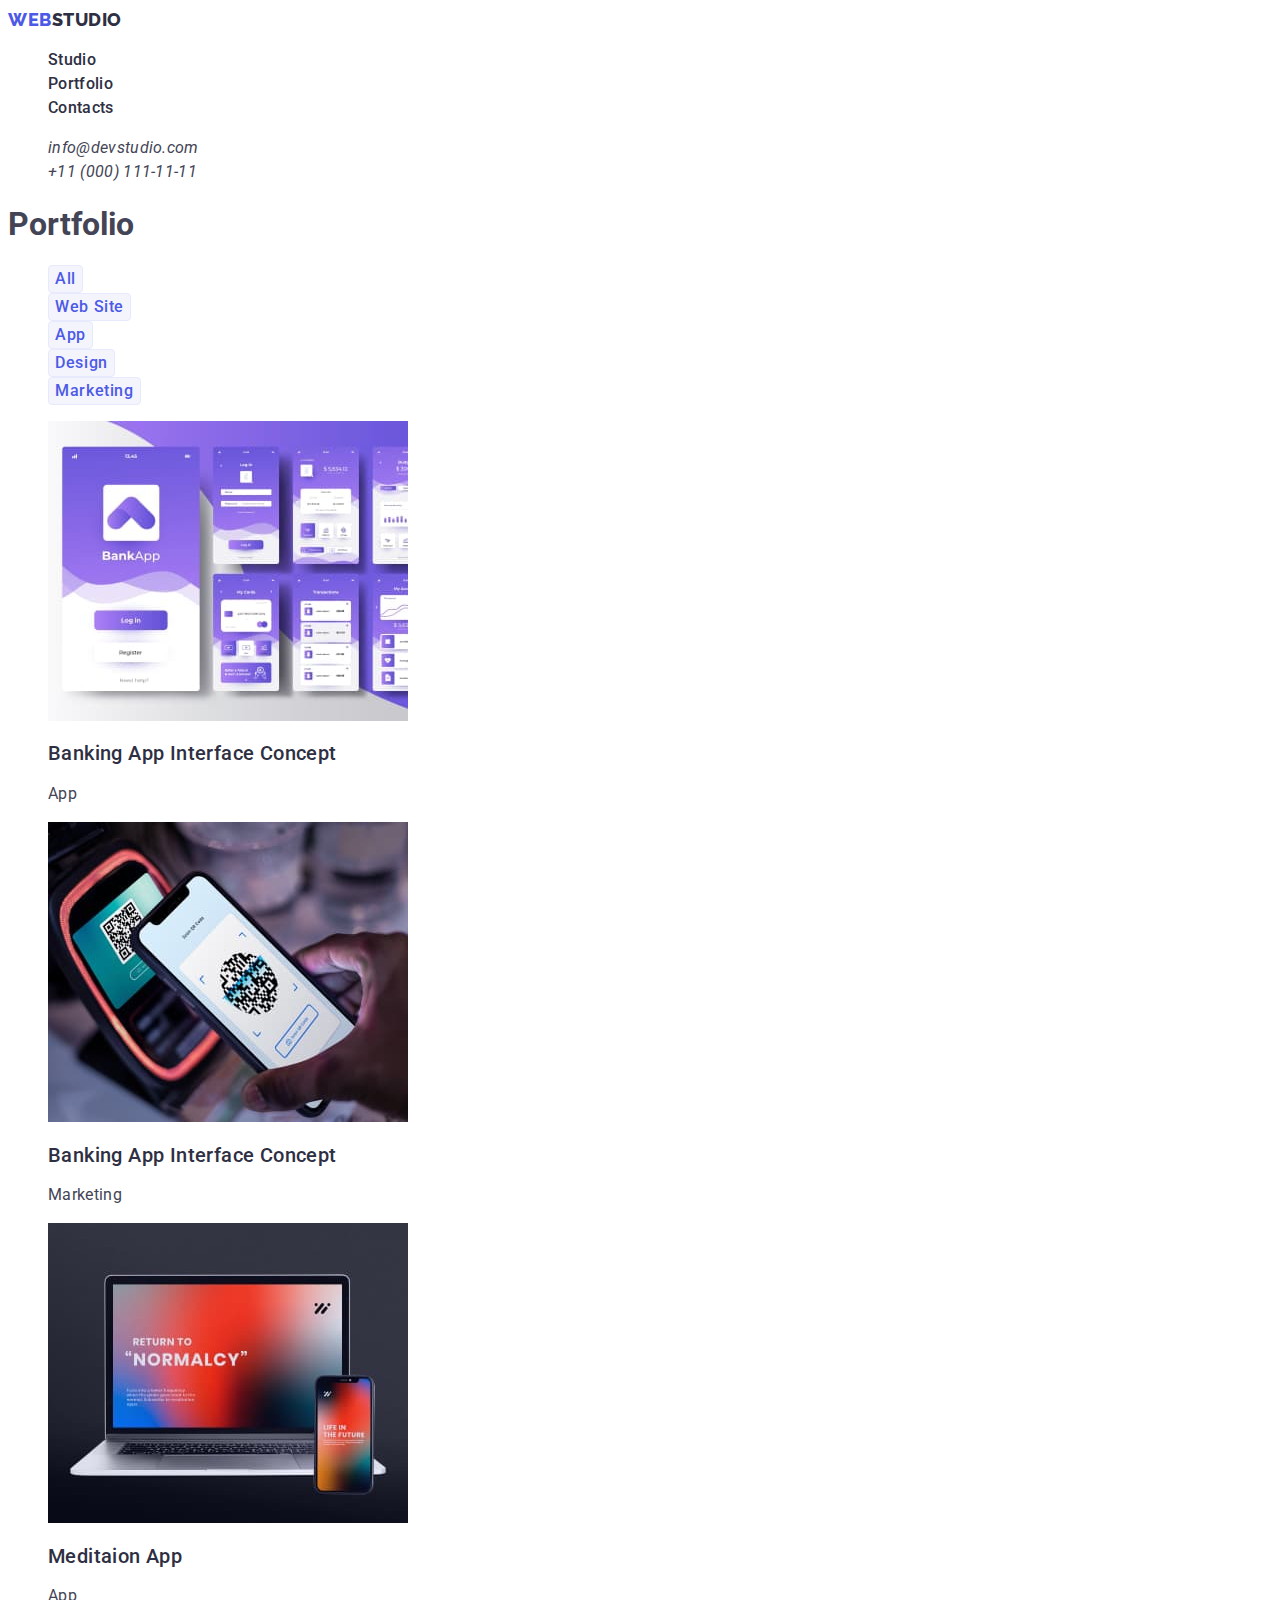
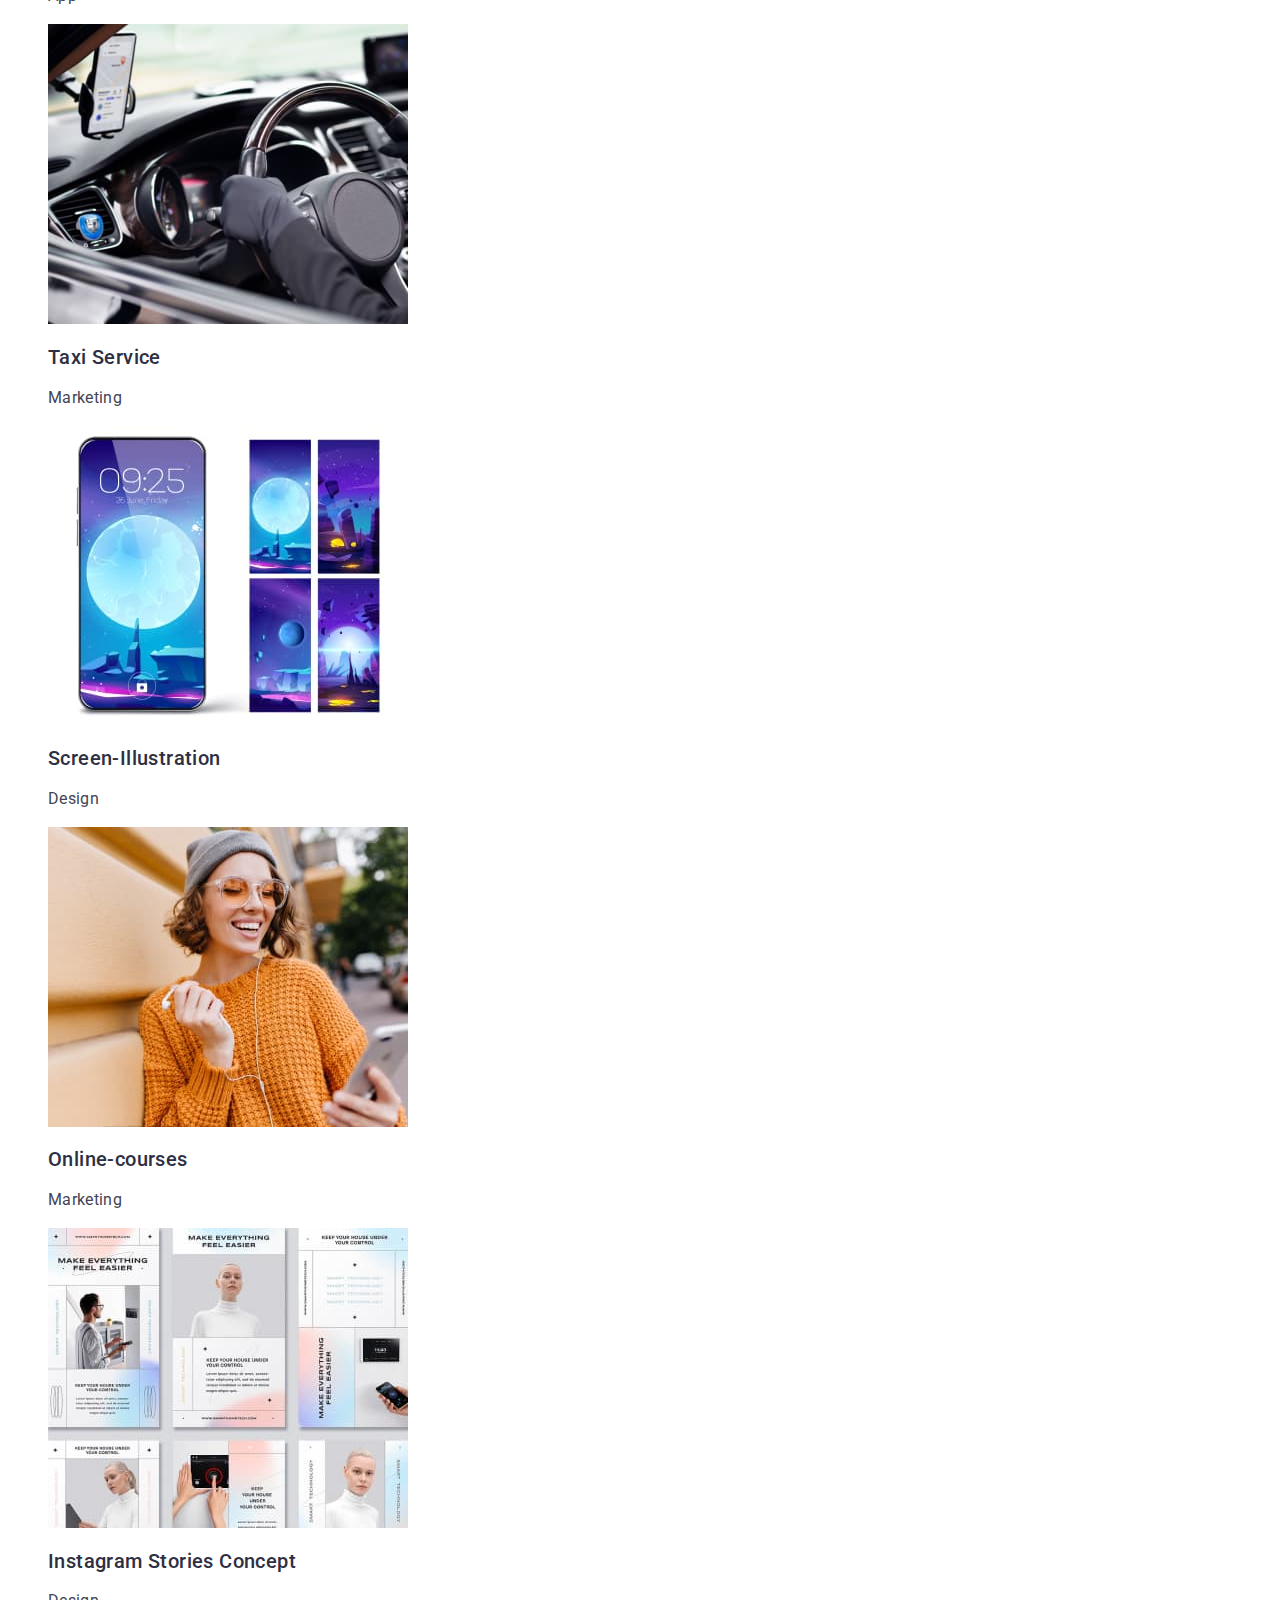
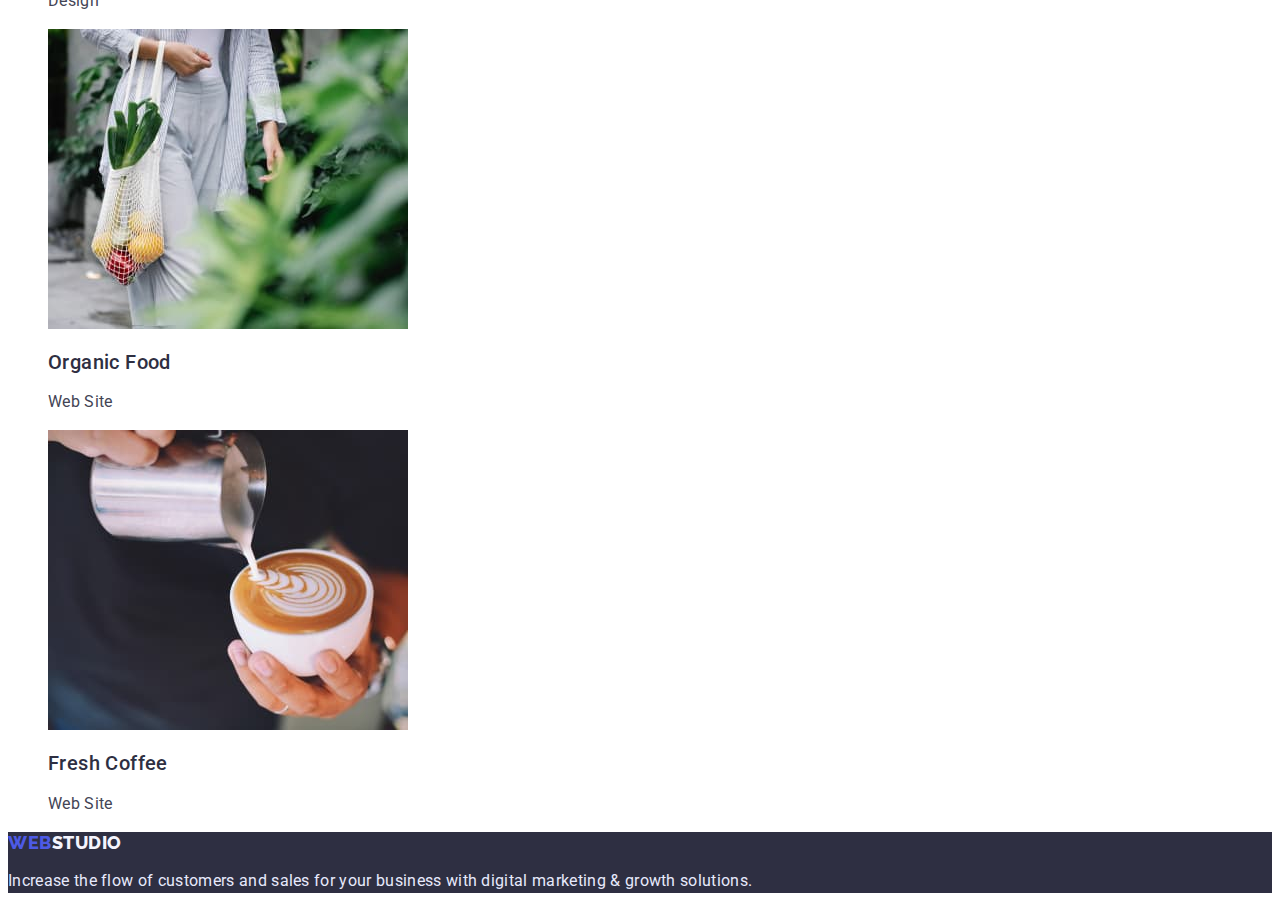
==== portfolio.html @ 527a89b9 "3" ====
<!DOCTYPE html>
<html lang="en">
  <head>
    <meta charset="UTF-8" />
    <meta http-equiv="X-UA-Compatible" content="IE=edge" />
    <meta name="viewport" content="width=device-width, initial-scale=1.0" />
    <title>Portfolio</title>
    <!-- Подключаем шрифты -->
    <link rel="preconnect" href="https://fonts.googleapis.com" />
    <link rel="preconnect" href="https://fonts.gstatic.com" crossorigin />
    <link
      href="https://fonts.googleapis.com/css2?family=Raleway:wght@800&family=Roboto:wght@400;500;700;900&display=swap"
      rel="stylesheet"
    />
    <!-- подключаем стили -->
    <link rel="stylesheet" href="./css/styles.css" />
  </head>

  <body>
    <!-- header -->
    <header class="header">
      <nav class="header-navigation">
        <a href="./index.html" class="header-logo link"
          ><span class="header-span">WEB</span>STUDIO</a
        >
        <ul class="header-list list">
          <li class="header-item">
            <a href="./index.html" class="header-link link">Studio</a>
          </li>
          <li class="header-item">
            <a href="./portfolio.html" class="header-link link">Portfolio</a>
          </li>
          <li class="header-item">
            <a href="./contacts.html" class="header-link link">Contacts</a>
          </li>
        </ul>
      </nav>
      <address class="header-address">
        <ul class="header-address-list list">
          <li class="header-address-item">
            <a href="mailto:info@devstudio.com" class="header-mail link"
              >info@devstudio.com</a
            >
          </li>

          <li class="header-address-item">
            <a href="tel:+110001111111" class="header-tel link"
              >+11 (000) 111-11-11</a
            >
          </li>
        </ul>
      </address>
    </header>
    <!-- main -->
    <main class="main">
      <h1 class="main-title">Portfolio</h1>
      <!-- Secton 1 -->
      <section class="filter">
        <h2 class="visually-hidden">Filter</h2>
        <ul class="filter-list list">
          <li class="filter-item">
            <button type="button" class="filter-btn">All</button>
          </li>
          <li class="filter-item">
            <button type="button" class="filter-btn">Web Site</button>
          </li>
          <li class="filter-item">
            <button type="button" class="filter-btn">App</button>
          </li>
          <li class="filter-item">
            <button type="button" class="filter-btn">Design</button>
          </li>
          <li class="filter-item">
            <button type="button" class="filter-btn">Marketing</button>
          </li>
        </ul>
      </section>

      <!-- Secton 2 -->
      <section class="works">
        <ul class="works-list list">
          <li class="works-item">
            <img
              src="./images/banking-app.jpg"
              alt="banking"
              width="360"
              height="300"
            />
            <h2 class="works-title">Banking App Interface Concept</h2>
            <p class="works-text">App</p>
          </li>
          <li class="works-item">
            <img
              src="./images/cashless-payment.jpg"
              alt="cashless-payment"
              width="360"
              height="300"
            />
            <h2 class="works-title">Banking App Interface Concept</h2>
            <p class="works-text">Marketing</p>
          </li>
          <li class="works-item">
            <img
              src="./images/mediation-app.jpg"
              alt="mediation-app"
              width="360"
              height="300"
            />
            <h2 class="works-title">Meditaion App</h2>
            <p class="works-text">App</p>
          </li>
          <li class="works-item">
            <img
              src="./images/taxi-service.jpg"
              alt="taxi-service"
              width="360"
              height="300"
            />
            <h2 class="works-title">Taxi Service</h2>
            <p class="works-text">Marketing</p>
          </li>
          <li class="works-item">
            <img
              src="./images/screen-illustration.jpg"
              alt="screen-illustration"
              width="360"
              height="300"
            />
            <h2 class="works-title">Screen-Illustration</h2>
            <p class="works-text">Design</p>
          </li>
          <li class="works-item">
            <img
              src="./images/online-courses.jpg"
              alt="online-courses"
              width="360"
              height="300"
            />
            <h2 class="works-title">Online-courses</h2>
            <p class="works-text">Marketing</p>
          </li>
          <li class="works-item">
            <img
              src="./images/instagram-stories.jpg"
              alt="instagram-stories"
              width="360"
              height="300"
            />
            <h2 class="works-title">Instagram Stories Concept</h2>
            <p class="works-text">Design</p>
          </li>
          <li class="works-item">
            <img
              src="./images/organic-food.jpg"
              alt="organic-food"
              width="360"
              height="300"
            />
            <h2 class="works-title">Organic Food</h2>
            <p class="works-text">Web Site</p>
          </li>
          <li class="works-item">
            <img
              src="./images/fresh-coffee.jpg"
              alt="fresh-coffee"
              width="360"
              height="300"
            />
            <h2 class="works-title">Fresh Coffee</h2>
            <p class="works-text">Web Site</p>
          </li>
        </ul>
      </section>
    </main>

    <!-- footer -->
    <footer class="footer">
      <a href="./index.html" class="footer-logo link"
        ><span class="footer-span">WEB</span> STUDIO</a
      >
      <p class="footer-text">
        Increase the flow of customers and sales for your business with digital
        marketing & growth solutions.
      </p>
    </footer>
  </body>
</html>
---- css/styles.css ----
:root {
  --main-title-color: #2e2f42;
  --btn-color: #4d5ae5;
  --main-text-color: #434455;
  --main-background-color: #ffffff;
  --secondary-background-color: #f4f4fd;
  --color-hover-focus: #404bbf;
}
body {
  font-family: "Roboto", "sans-serif";
  color: #434455;
  background-color: var(--main-background-color);
}
/* прибирає крапки зі списків */
.list {
  list-style: none;
}
/* прибирає підкреслення з елементів */
.link {
  text-decoration: none;
}
/* прибираємо заголовок */
.visually-hidden {
  position: absolute;
  width: 1px;
  height: 1px;
  margin: -1px;
  border: 0;
  padding: 0;
  white-space: nowrap;
  clip-path: inset(100%);
  clip: rect(0 0 0 0);
  overflow: hidden;
}
/* дає колір активній сторінці
.selected {
  color: var(--btn-color);
} */

/* --------------------------------------Header------------------------------------- */

/* .header {
} */
/* .header-navigation {
} */
.header-logo {
  font-family: "Raleway";
  font-weight: 800;
  font-size: 18px;
  line-height: 1.33;
  letter-spacing: 0.03em;
  text-transform: uppercase;
  color: var(--main-title-color);
}
.header-span {
  font-family: "Raleway";
  font-weight: 800;
  font-size: 18px;
  line-height: 1.33;
  letter-spacing: 0.03em;
  text-transform: uppercase;
  color: var(--btn-color);
}
/* .header-list {
} */
/* .header-item {
} */

.header-link {
  font-weight: 500;
  font-size: 16px;
  line-height: 1.5;
  letter-spacing: 0.02em;
  color: var(--main-title-color);
}
.header-link:hover,
.header-link:focus {
  color: var(--color-hover-focus);
}

/* .header-address {
} */
/* .header-address-list {
} */
/* .header-address-item {
} */
.header-mail {
  font-weight: 400;
  font-size: 16px;
  line-height: 1.5;
  letter-spacing: 0.02em;
  color: var(--main-text-color);
}
.header-mail:hover,
.header-mail:focus {
  color: var(--color-hover-focus);
}
.header-tel {
  font-weight: 400;
  font-size: 16px;
  line-height: 1.5;
  letter-spacing: 0.02em;
  color: var(--main-text-color);
}
.header-tel:hover,
.header-tel:focus {
  color: var(--color-hover-focus);
}

/* --------------------------------------Section 1 Hero------------------------------------- */

.hero {
  background-color: var(--main-title-color);
}
/* .hero-title {
} */
.order-hero-btn {
  /* inherit для font-family наслідується шрифт з батька body  */
  font-family: inherit;
  font-weight: 500;
  font-size: 16px;
  line-height: 1.5;
  display: flex;
  align-items: center;
  letter-spacing: 0.04em;

  color: var(--main-background-color);
  background-color: var(--btn-color);
  box-shadow: 0px 4px 4px rgba(0, 0, 0, 0.15);
  border-radius: 4px;
  cursor: pointer;
}
.order-hero-btn:hover,
.order-hero-btn:focus {
  color: var(--main-background-color);
  background-color: var(--color-hover-focus);
  box-shadow: 0px 4px 4px rgba(0, 0, 0, 0.15);
  border-radius: 4px;
}

/* --------------------------------------Section 2 Advantages------------------------------------- */
/* .section-advantages {
} */
.advantages-title {
  font-weight: 500;
  font-size: 20px;
  line-height: 1.2;
  letter-spacing: 0.02em;
  color: var(--main-title-color);
}
/* .advantages-list {
} */
/* .advantages-item {
} */
.advantages-text {
  font-size: 16px;
  line-height: 1.5;
  letter-spacing: 0.02em;
  color: var(--main-text-color);
}
/* --------------------------------------Section 3 WAWD------------------------------------- */
/* .section-wawd {
} */
.wawd-title {
  font-weight: 700;
  font-size: 36px;
  line-height: 1.11;
  letter-spacing: 0.02em;
  text-transform: capitalize;
  color: var(--main-title-color);
}
/* .wawd-item {
} */
/* --------------------------------------Section 4 Our Team------------------------------------- */
.section-team {
  background-color: var(--secondary-background-color);
}
.team-title {
  font-weight: 700;
  font-size: 36px;
  line-height: 1.11;
  letter-spacing: 0.02em;
  text-transform: capitalize;
  color: var(--main-title-color);
}
/* .team-item {
} */
.team-name {
  font-weight: 500;
  font-size: 20px;
  line-height: 1.2;
  letter-spacing: 0.02em;
  color: var(--main-title-color);
}
.team-profession {
  font-size: 16px;
  line-height: 1.5;
  letter-spacing: 0.02em;
  color: var(--main-text-color);
}

/* --------------------------------------Footer------------------------------------- */
.footer {
  background-color: var(--main-title-color);
}
.footer-logo {
  font-family: "Raleway";
  font-weight: 800;
  font-size: 18px;
  line-height: 1.17;
  display: flex;
  align-items: center;
  letter-spacing: 0.03em;
  text-transform: uppercase;
  color: var(--secondary-background-color);
}
.footer-span {
  font-family: "Raleway";
  font-weight: 800;
  font-size: 18px;
  line-height: 1.17;
  display: flex;
  align-items: center;
  letter-spacing: 0.03em;
  text-transform: uppercase;
  color: var(--btn-color);
}
.footer-text {
  font-size: 16px;
  line-height: 1.5;
  letter-spacing: 0.02em;
  color: #e7e9fc;
}

/* --------------------------------------Portfolio.html------------------------------------- */
/* .main {
} */
/* .main-title {
} */

/* --------------------------------------Section1 Filter------------------------------------- */

/* .filter {
} */
/* .filter-list {
} */
/* .filter-item {
} */
.filter-btn {
  font-family: inherit;
  font-weight: 500;
  font-size: 16px;
  line-height: 1.5;
  display: flex;
  align-items: center;
  text-align: center;
  letter-spacing: 0.04em;
  color: var(--btn-color);
  background-color: var(--secondary-background-color);
  border: 1px solid #e7e9fc;
  border-radius: 4px;
  cursor: pointer;
}
.filter-btn:hover,
.filter-btn:focus {
  color: var(--main-background-color);
  background-color: var(--color-hover-focus);
}

/* --------------------------------------Section2 Works------------------------------------- */

/* .works {
} */
/* .works-list {
} */
/* .works-item {
} */
.works-title {
  font-weight: 500;
  font-size: 20px;
  line-height: 1.2;
  letter-spacing: 0.02em;
  color: var(--main-title-color);
}
.works-text {
  font-weight: 400;
  font-size: 16px;
  line-height: 1.5;
  letter-spacing: 0.02em;
  color: var(--main-text-color);
}
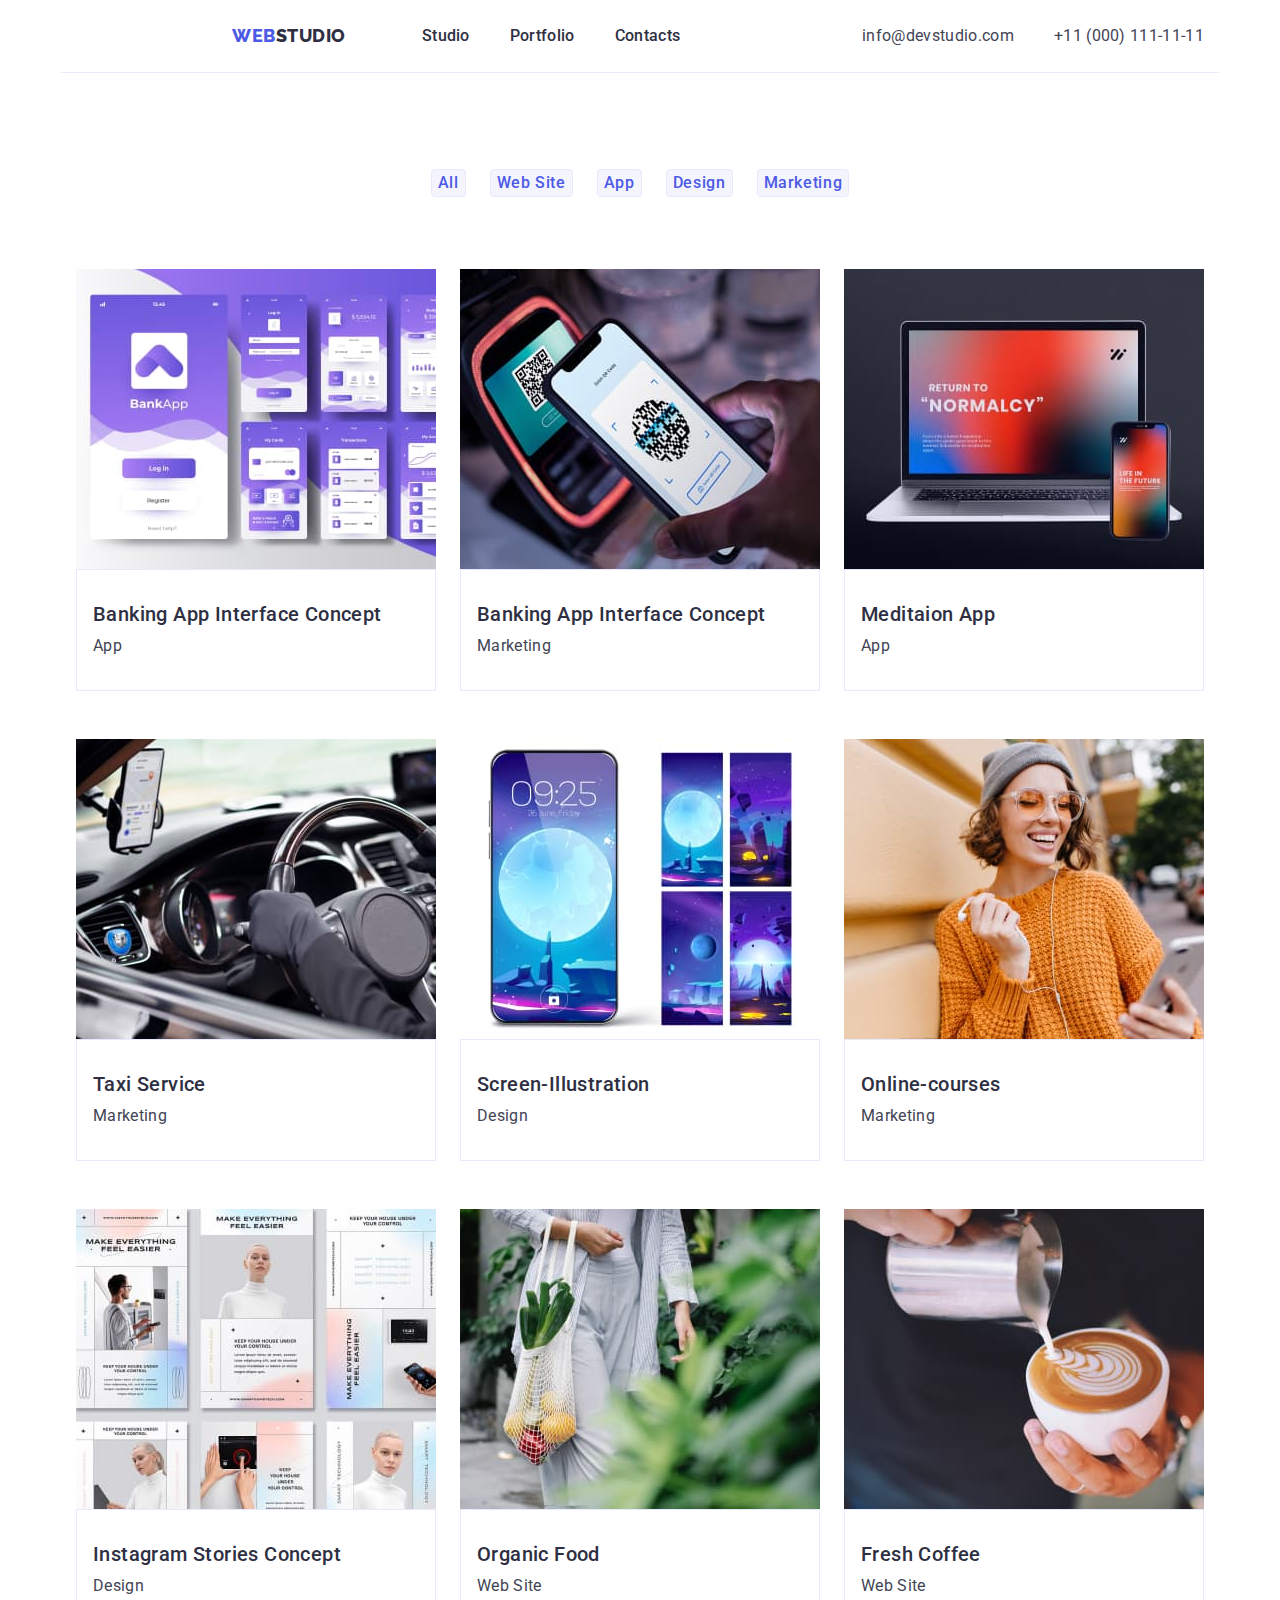
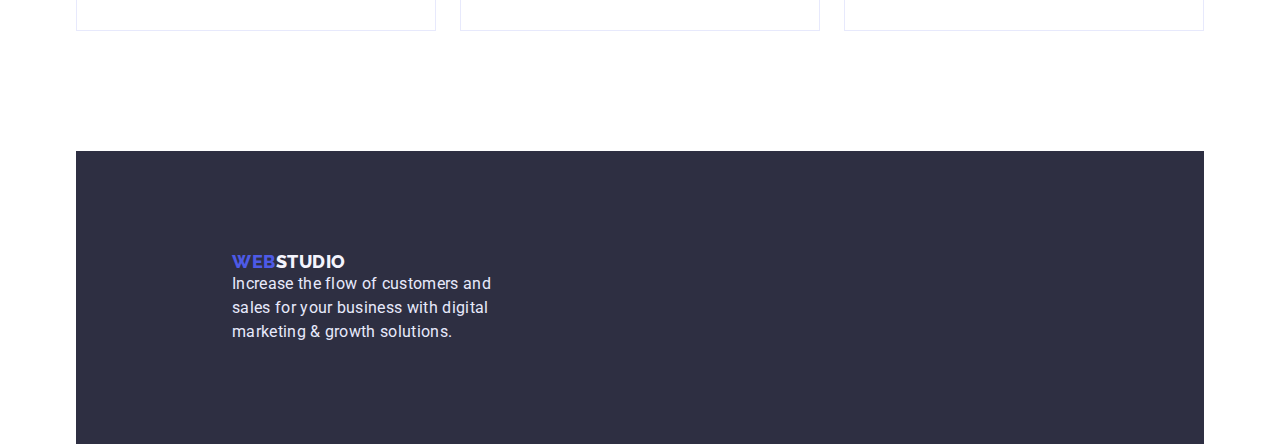
==== commit 8af1ceb0: "dz3" ====
--- a/portfolio.html
+++ b/portfolio.html
@@ -12,176 +12,218 @@
       href="https://fonts.googleapis.com/css2?family=Raleway:wght@800&family=Roboto:wght@400;500;700;900&display=swap"
       rel="stylesheet"
     />
+    <!-- Подключаем modern-normalize -->
+    <link
+      rel="stylesheet"
+      href="https://cdnjs.cloudflare.com/ajax/libs/modern-normalize/1.1.0/modern-normalize.min.css"
+    />
     <!-- подключаем стили -->
     <link rel="stylesheet" href="./css/styles.css" />
   </head>
 
   <body>
     <!-- header -->
+
     <header class="header">
-      <nav class="header-navigation">
-        <a href="./index.html" class="header-logo link"
-          ><span class="header-span">WEB</span>STUDIO</a
-        >
-        <ul class="header-list list">
-          <li class="header-item">
-            <a href="./index.html" class="header-link link">Studio</a>
-          </li>
-          <li class="header-item">
-            <a href="./portfolio.html" class="header-link link">Portfolio</a>
-          </li>
-          <li class="header-item">
-            <a href="./contacts.html" class="header-link link">Contacts</a>
-          </li>
-        </ul>
-      </nav>
-      <address class="header-address">
-        <ul class="header-address-list list">
-          <li class="header-address-item">
-            <a href="mailto:info@devstudio.com" class="header-mail link"
-              >info@devstudio.com</a
-            >
-          </li>
-
-          <li class="header-address-item">
-            <a href="tel:+110001111111" class="header-tel link"
-              >+11 (000) 111-11-11</a
-            >
-          </li>
-        </ul>
-      </address>
+      <div class="container header-container">
+        <nav class="header-navigation">
+          <a href="./index.html" class="header-logo link"
+            ><span class="header-span">WEB</span>STUDIO</a
+          >
+          <ul class="header-list list">
+            <li class="header-item">
+              <a href="./index.html" class="header-link link">Studio</a>
+            </li>
+            <li class="header-item">
+              <a href="./portfolio.html" class="header-link link">Portfolio</a>
+            </li>
+            <li class="header-item">
+              <a href="./contacts.html" class="header-link link">Contacts</a>
+            </li>
+          </ul>
+        </nav>
+        <address class="header-address">
+          <ul class="header-address-list list">
+            <li class="header-address-item">
+              <a href="mailto:info@devstudio.com" class="header-mail link"
+                >info@devstudio.com</a
+              >
+            </li>
+
+            <li class="header-address-item">
+              <a href="tel:+110001111111" class="header-tel link"
+                >+11 (000) 111-11-11</a
+              >
+            </li>
+          </ul>
+        </address>
+      </div>
     </header>
+
     <!-- main -->
+
     <main class="main">
-      <h1 class="main-title">Portfolio</h1>
+      <div class="container">
+        <h1 class="main-title visually-hidden">Portfolio</h1>
+      </div>
       <!-- Secton 1 -->
+
       <section class="filter">
-        <h2 class="visually-hidden">Filter</h2>
-        <ul class="filter-list list">
-          <li class="filter-item">
-            <button type="button" class="filter-btn">All</button>
-          </li>
-          <li class="filter-item">
-            <button type="button" class="filter-btn">Web Site</button>
-          </li>
-          <li class="filter-item">
-            <button type="button" class="filter-btn">App</button>
-          </li>
-          <li class="filter-item">
-            <button type="button" class="filter-btn">Design</button>
-          </li>
-          <li class="filter-item">
-            <button type="button" class="filter-btn">Marketing</button>
-          </li>
-        </ul>
+        <div class="container">
+          <h2 class="visually-hidden">Filter</h2>
+          <ul class="filter-list list">
+            <li class="filter-item">
+              <button type="button" class="filter-btn">All</button>
+            </li>
+            <li class="filter-item">
+              <button type="button" class="filter-btn">Web Site</button>
+            </li>
+            <li class="filter-item">
+              <button type="button" class="filter-btn">App</button>
+            </li>
+            <li class="filter-item">
+              <button type="button" class="filter-btn">Design</button>
+            </li>
+            <li class="filter-item">
+              <button type="button" class="filter-btn">Marketing</button>
+            </li>
+          </ul>
+        </div>
       </section>
 
       <!-- Secton 2 -->
+
       <section class="works">
-        <ul class="works-list list">
-          <li class="works-item">
-            <img
-              src="./images/banking-app.jpg"
-              alt="banking"
-              width="360"
-              height="300"
-            />
-            <h2 class="works-title">Banking App Interface Concept</h2>
-            <p class="works-text">App</p>
-          </li>
-          <li class="works-item">
-            <img
-              src="./images/cashless-payment.jpg"
-              alt="cashless-payment"
-              width="360"
-              height="300"
-            />
-            <h2 class="works-title">Banking App Interface Concept</h2>
-            <p class="works-text">Marketing</p>
-          </li>
-          <li class="works-item">
-            <img
-              src="./images/mediation-app.jpg"
-              alt="mediation-app"
-              width="360"
-              height="300"
-            />
-            <h2 class="works-title">Meditaion App</h2>
-            <p class="works-text">App</p>
-          </li>
-          <li class="works-item">
-            <img
-              src="./images/taxi-service.jpg"
-              alt="taxi-service"
-              width="360"
-              height="300"
-            />
-            <h2 class="works-title">Taxi Service</h2>
-            <p class="works-text">Marketing</p>
-          </li>
-          <li class="works-item">
-            <img
-              src="./images/screen-illustration.jpg"
-              alt="screen-illustration"
-              width="360"
-              height="300"
-            />
-            <h2 class="works-title">Screen-Illustration</h2>
-            <p class="works-text">Design</p>
-          </li>
-          <li class="works-item">
-            <img
-              src="./images/online-courses.jpg"
-              alt="online-courses"
-              width="360"
-              height="300"
-            />
-            <h2 class="works-title">Online-courses</h2>
-            <p class="works-text">Marketing</p>
-          </li>
-          <li class="works-item">
-            <img
-              src="./images/instagram-stories.jpg"
-              alt="instagram-stories"
-              width="360"
-              height="300"
-            />
-            <h2 class="works-title">Instagram Stories Concept</h2>
-            <p class="works-text">Design</p>
-          </li>
-          <li class="works-item">
-            <img
-              src="./images/organic-food.jpg"
-              alt="organic-food"
-              width="360"
-              height="300"
-            />
-            <h2 class="works-title">Organic Food</h2>
-            <p class="works-text">Web Site</p>
-          </li>
-          <li class="works-item">
-            <img
-              src="./images/fresh-coffee.jpg"
-              alt="fresh-coffee"
-              width="360"
-              height="300"
-            />
-            <h2 class="works-title">Fresh Coffee</h2>
-            <p class="works-text">Web Site</p>
-          </li>
-        </ul>
+        <div class="container">
+          <ul class="works-list list">
+            <li class="works-item">
+              <img
+                src="./images/banking-app.jpg"
+                alt="banking"
+                width="360"
+                height="300"
+              />
+              <div class="works-title-text">
+                <h2 class="works-title">Banking App Interface Concept</h2>
+                <p class="works-text">App</p>
+              </div>
+            </li>
+            <li class="works-item">
+              <img
+                src="./images/cashless-payment.jpg"
+                alt="cashless-payment"
+                width="360"
+                height="300"
+              />
+              <div class="works-title-text">
+                <h2 class="works-title">Banking App Interface Concept</h2>
+                <p class="works-text">Marketing</p>
+              </div>
+            </li>
+            <li class="works-item">
+              <img
+                src="./images/mediation-app.jpg"
+                alt="mediation-app"
+                width="360"
+                height="300"
+              />
+              <div class="works-title-text">
+                <h2 class="works-title">Meditaion App</h2>
+                <p class="works-text">App</p>
+              </div>
+            </li>
+            <li class="works-item">
+              <img
+                src="./images/taxi-service.jpg"
+                alt="taxi-service"
+                width="360"
+                height="300"
+              />
+              <div class="works-title-text">
+                <h2 class="works-title">Taxi Service</h2>
+                <p class="works-text">Marketing</p>
+              </div>
+            </li>
+            <li class="works-item">
+              <img
+                src="./images/screen-illustration.jpg"
+                alt="screen-illustration"
+                width="360"
+                height="300"
+              />
+              <div class="works-title-text">
+                <h2 class="works-title">Screen-Illustration</h2>
+                <p class="works-text">Design</p>
+              </div>
+            </li>
+            <li class="works-item">
+              <img
+                src="./images/online-courses.jpg"
+                alt="online-courses"
+                width="360"
+                height="300"
+              />
+              <div class="works-title-text">
+                <h2 class="works-title">Online-courses</h2>
+                <p class="works-text">Marketing</p>
+              </div>
+            </li>
+            <li class="works-item">
+              <img
+                src="./images/instagram-stories.jpg"
+                alt="instagram-stories"
+                width="360"
+                height="300"
+              />
+              <div class="works-title-text">
+                <h2 class="works-title">Instagram Stories Concept</h2>
+                <p class="works-text">Design</p>
+              </div>
+            </li>
+            <li class="works-item">
+              <img
+                src="./images/organic-food.jpg"
+                alt="organic-food"
+                width="360"
+                height="300"
+              />
+              <div class="works-title-text">
+                <h2 class="works-title">Organic Food</h2>
+                <p class="works-text">Web Site</p>
+              </div>
+            </li>
+            <li class="works-item">
+              <img
+                src="./images/fresh-coffee.jpg"
+                alt="fresh-coffee"
+                width="360"
+                height="300"
+              />
+              <div class="works-title-text">
+                <h2 class="works-title">Fresh Coffee</h2>
+                <p class="works-text">Web Site</p>
+              </div>
+            </li>
+          </ul>
+        </div>
       </section>
     </main>
 
     <!-- footer -->
     <footer class="footer">
-      <a href="./index.html" class="footer-logo link"
-        ><span class="footer-span">WEB</span> STUDIO</a
-      >
-      <p class="footer-text">
-        Increase the flow of customers and sales for your business with digital
-        marketing & growth solutions.
-      </p>
+      <div class="container">
+        <div class="footer-back">
+          <div class="footer-link-text">
+            <a href="./index.html" class="footer-logo link"
+              ><span class="footer-span">WEB</span> STUDIO</a
+            >
+            <p class="footer-text">
+              Increase the flow of customers and sales for your business with
+              digital marketing & growth solutions.
+            </p>
+          </div>
+        </div>
+      </div>
     </footer>
   </body>
 </html>
--- a/css/styles.css
+++ b/css/styles.css
@@ -5,11 +5,35 @@
   --main-background-color: #ffffff;
   --secondary-background-color: #f4f4fd;
   --color-hover-focus: #404bbf;
+  --basic-margin: 20px;
+}
+/* глобальне скидання стилів за селектором тегу */
+h1,
+h2,
+h3,
+h4,
+h5,
+h6,
+p {
+  margin: 0;
+}
+ul {
+  margin: 0;
+  padding: 0;
+}
+img {
+  display: block;
 }
 body {
   font-family: "Roboto", "sans-serif";
   color: #434455;
   background-color: var(--main-background-color);
+}
+.container {
+  width: 1158px;
+  margin: 0px auto;
+  padding: 0 15px;
+  /* outline: 1px solid red; */
 }
 /* прибирає крапки зі списків */
 .list {
@@ -39,10 +63,21 @@
 
 /* --------------------------------------Header------------------------------------- */
 
-/* .header {
-} */
-/* .header-navigation {
-} */
+.header {
+  background-color: var(--main-background-color);
+}
+.header-container {
+  display: flex;
+  justify-content: center;
+  border-bottom: 1px solid #e7e9fc;
+}
+.header-navigation {
+  display: flex;
+  padding-top: 24px;
+  padding-bottom: 24px;
+  justify-content: center;
+  padding-left: 156px;
+}
 .header-logo {
   font-family: "Raleway";
   font-weight: 800;
@@ -61,8 +96,11 @@
   text-transform: uppercase;
   color: var(--btn-color);
 }
-/* .header-list {
-} */
+.header-list {
+  display: flex;
+  gap: 40px;
+  margin-left: 76px;
+}
 /* .header-item {
 } */
 
@@ -78,18 +116,26 @@
   color: var(--color-hover-focus);
 }
 
-/* .header-address {
-} */
-/* .header-address-list {
-} */
-/* .header-address-item {
-} */
+.header-address {
+  margin-left: auto;
+}
+
+.header-address-list {
+  display: flex;
+  padding-top: 24px;
+  padding-bottom: 24px;
+  margin-left: auto;
+}
+.header-address-item {
+  font-style: normal;
+}
 .header-mail {
   font-weight: 400;
   font-size: 16px;
   line-height: 1.5;
   letter-spacing: 0.02em;
   color: var(--main-text-color);
+  margin-right: 40px;
 }
 .header-mail:hover,
 .header-mail:focus {
@@ -110,25 +156,42 @@
 /* --------------------------------------Section 1 Hero------------------------------------- */
 
 .hero {
+  /* background-color: var(--main-title-color); */
+}
+
+.hero-container {
+  padding-top: 188px;
+  padding-bottom: 188px;
   background-color: var(--main-title-color);
 }
-/* .hero-title {
-} */
+.hero-title {
+  display: block;
+  font-size: 56px;
+  line-height: 1.07;
+  /* or 107% */
+  letter-spacing: 0.02em;
+  color: var(--main-background-color);
+  max-width: 496px;
+  max-height: 120px;
+  margin-right: auto;
+  margin-left: auto;
+  margin-bottom: 48px;
+}
 .order-hero-btn {
   /* inherit для font-family наслідується шрифт з батька body  */
   font-family: inherit;
   font-weight: 500;
   font-size: 16px;
   line-height: 1.5;
-  display: flex;
-  align-items: center;
   letter-spacing: 0.04em;
-
   color: var(--main-background-color);
   background-color: var(--btn-color);
-  box-shadow: 0px 4px 4px rgba(0, 0, 0, 0.15);
   border-radius: 4px;
   cursor: pointer;
+  display: block;
+  margin-right: auto;
+  margin-left: auto;
+  padding: 16px 32px;
 }
 .order-hero-btn:hover,
 .order-hero-btn:focus {
@@ -139,17 +202,21 @@
 }
 
 /* --------------------------------------Section 2 Advantages------------------------------------- */
-/* .section-advantages {
-} */
+.section-advantages {
+}
 .advantages-title {
   font-weight: 500;
   font-size: 20px;
   line-height: 1.2;
   letter-spacing: 0.02em;
   color: var(--main-title-color);
-}
-/* .advantages-list {
-} */
+  margin-bottom: 8px;
+  padding-top: 120px;
+}
+.advantages-list {
+  display: flex;
+  gap: 24px;
+}
 /* .advantages-item {
 } */
 .advantages-text {
@@ -159,8 +226,9 @@
   color: var(--main-text-color);
 }
 /* --------------------------------------Section 3 WAWD------------------------------------- */
-/* .section-wawd {
-} */
+.section-wawd {
+  text-align: center;
+}
 .wawd-title {
   font-weight: 700;
   font-size: 36px;
@@ -168,12 +236,22 @@
   letter-spacing: 0.02em;
   text-transform: capitalize;
   color: var(--main-title-color);
-}
-/* .wawd-item {
-} */
+  padding-top: 96px;
+}
+.wawd-list {
+  display: flex;
+  margin-top: 72px;
+  gap: 24px;
+  padding-bottom: 120px;
+}
+.wawd-item {
+  width: calc((100%-48px) / 3);
+}
 /* --------------------------------------Section 4 Our Team------------------------------------- */
 .section-team {
-  background-color: var(--secondary-background-color);
+}
+.team-container-item {
+  background-color: #f4f4fd;
 }
 .team-title {
   font-weight: 700;
@@ -182,9 +260,24 @@
   letter-spacing: 0.02em;
   text-transform: capitalize;
   color: var(--main-title-color);
-}
-/* .team-item {
-} */
+  padding-top: 120px;
+  text-align: center;
+  margin-bottom: 72px;
+}
+.team-content {
+  background-color: #ffffff;
+  padding: 32px 16px;
+  text-align: center;
+  margin-bottom: 8px;
+}
+.team-item {
+  width: calc((100%-72px) / 4);
+}
+.team-container {
+  display: flex;
+  /* flex-wrap: wrap; */
+  gap: 24px;
+}
 .team-name {
   font-weight: 500;
   font-size: 20px;
@@ -201,7 +294,6 @@
 
 /* --------------------------------------Footer------------------------------------- */
 .footer {
-  background-color: var(--main-title-color);
 }
 .footer-logo {
   font-family: "Raleway";
@@ -224,26 +316,42 @@
   letter-spacing: 0.03em;
   text-transform: uppercase;
   color: var(--btn-color);
+  display: block;
 }
 .footer-text {
   font-size: 16px;
   line-height: 1.5;
   letter-spacing: 0.02em;
   color: #e7e9fc;
+  display: block;
+  width: 264px;
+}
+.footer-link-text {
+  padding-top: 100px;
+  padding-left: 156px;
+  padding-bottom: 100px;
+}
+.footer-back {
+  background-color: var(--main-title-color);
 }
 
 /* --------------------------------------Portfolio.html------------------------------------- */
 /* .main {
 } */
-/* .main-title {
-} */
+.main-title {
+}
 
 /* --------------------------------------Section1 Filter------------------------------------- */
 
 /* .filter {
 } */
-/* .filter-list {
-} */
+.filter-list {
+  display: flex;
+  gap: 24px;
+  padding-top: 96px;
+  padding-bottom: 72px;
+  justify-content: center;
+}
 /* .filter-item {
 } */
 .filter-btn {
@@ -271,16 +379,30 @@
 
 /* .works {
 } */
-/* .works-list {
-} */
-/* .works-item {
-} */
+.works-title-text {
+  border: 1px solid #e7e9fc;
+  padding-top: 32px;
+  padding-bottom: 32px;
+  padding-left: 16px;
+}
+
+.works-list {
+  display: flex;
+  column-gap: 24px;
+  row-gap: 48px;
+  flex-wrap: wrap;
+  padding-bottom: 120px;
+}
+.works-item {
+  flex-basis: calc((100% - 144px) / 9);
+}
 .works-title {
   font-weight: 500;
   font-size: 20px;
   line-height: 1.2;
   letter-spacing: 0.02em;
   color: var(--main-title-color);
+  margin-bottom: 8px;
 }
 .works-text {
   font-weight: 400;
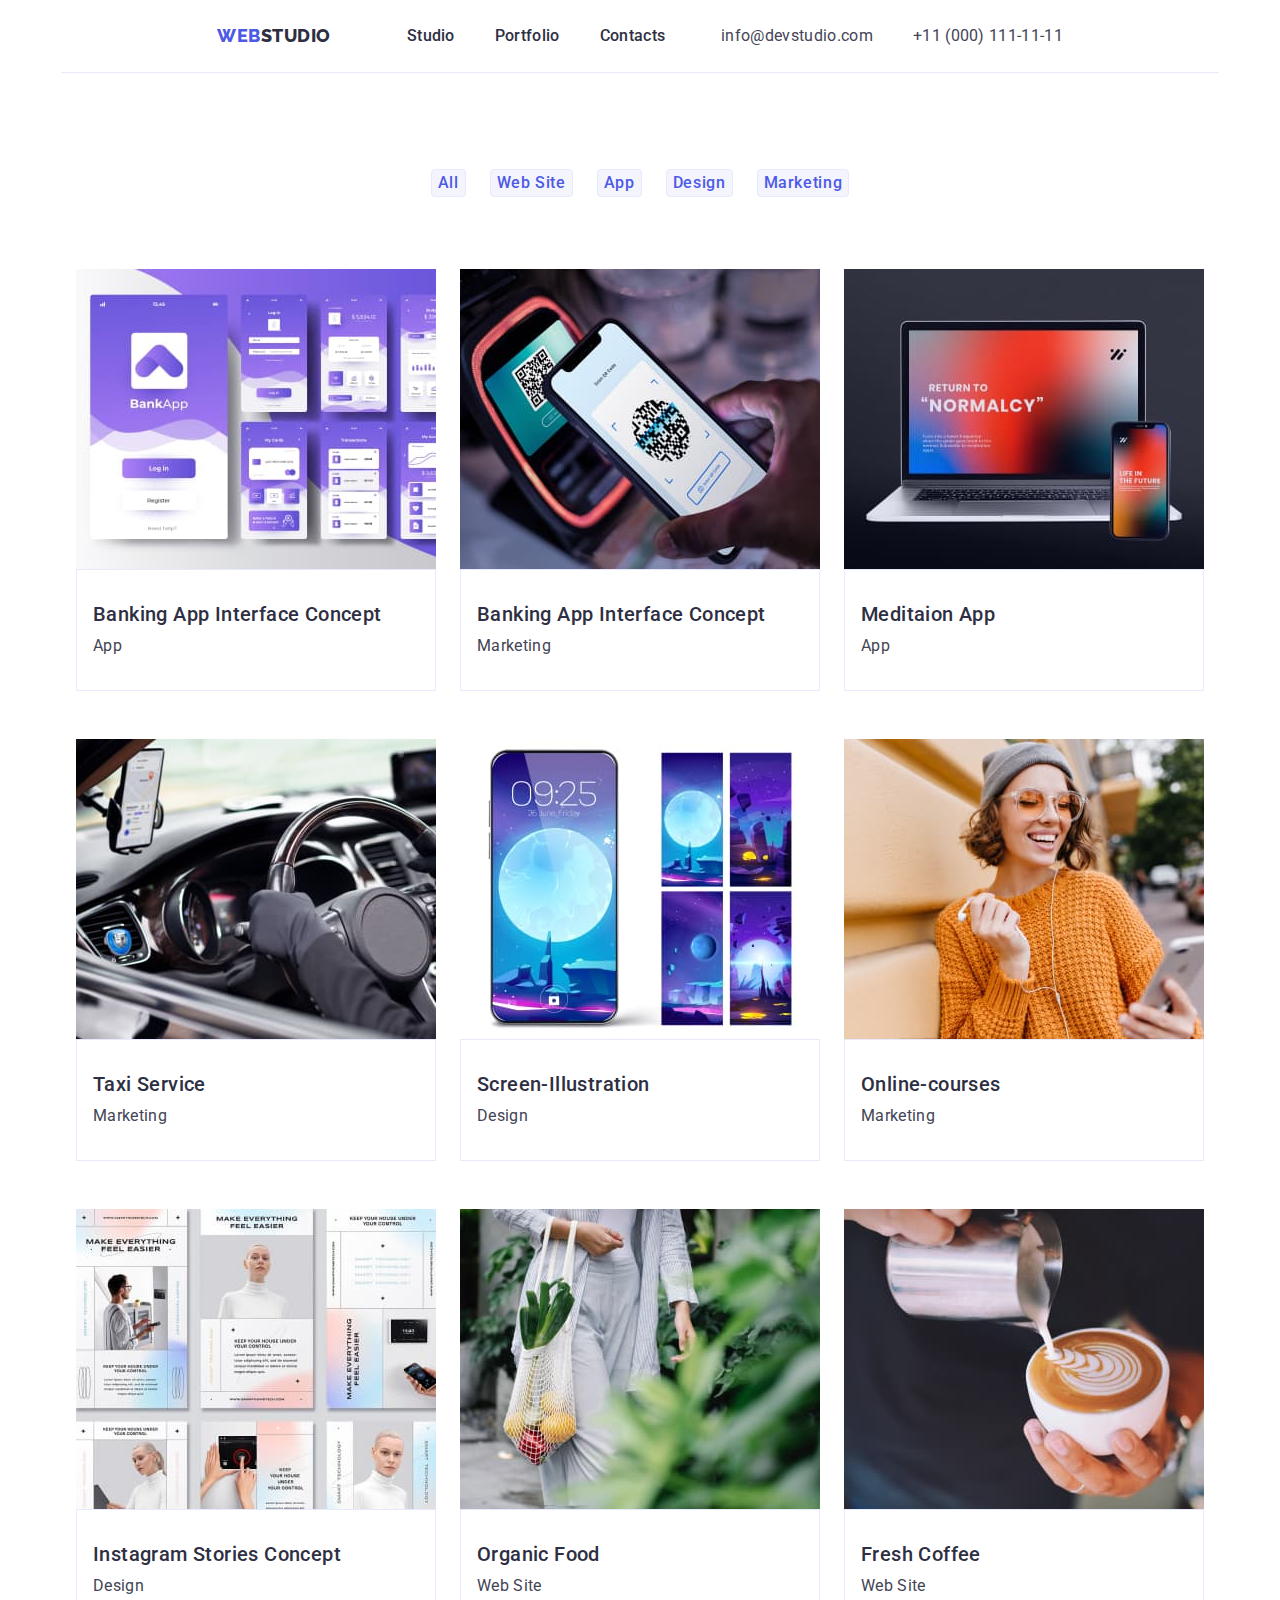
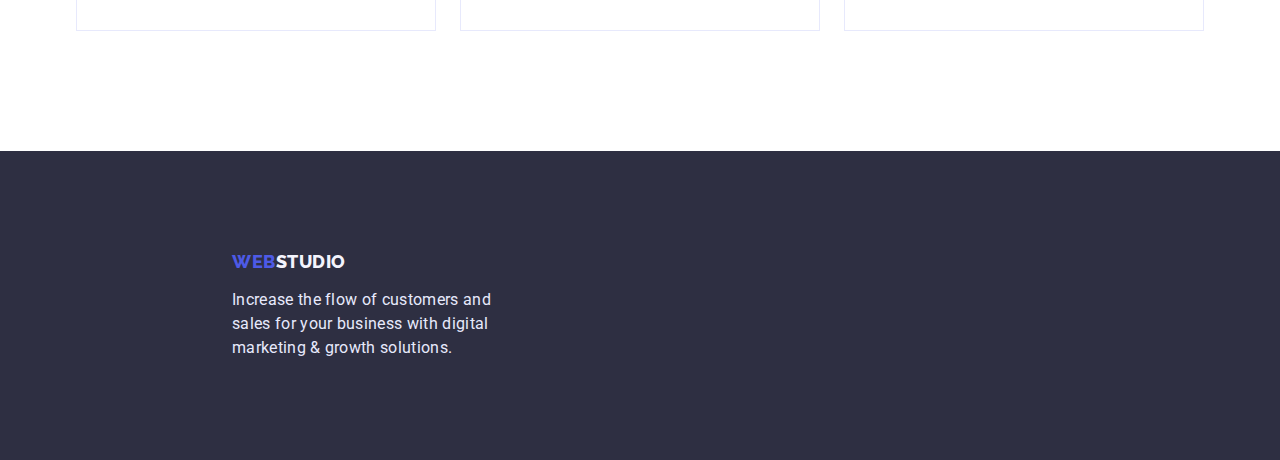
==== commit 93f491bf: "dz3" ====
--- a/portfolio.html
+++ b/portfolio.html
@@ -214,9 +214,11 @@
       <div class="container">
         <div class="footer-back">
           <div class="footer-link-text">
-            <a href="./index.html" class="footer-logo link"
-              ><span class="footer-span">WEB</span> STUDIO</a
-            >
+            <div class="footer-block">
+              <a href="./index.html" class="footer-logo link"
+                ><span class="footer-span">WEB</span> STUDIO</a
+              >
+            </div>
             <p class="footer-text">
               Increase the flow of customers and sales for your business with
               digital marketing & growth solutions.
--- a/css/styles.css
+++ b/css/styles.css
@@ -70,13 +70,14 @@
   display: flex;
   justify-content: center;
   border-bottom: 1px solid #e7e9fc;
+  padding-right: 156px;
+  padding-left: 156px;
 }
 .header-navigation {
   display: flex;
   padding-top: 24px;
   padding-bottom: 24px;
   justify-content: center;
-  padding-left: 156px;
 }
 .header-logo {
   font-family: "Raleway";
@@ -156,13 +157,12 @@
 /* --------------------------------------Section 1 Hero------------------------------------- */
 
 .hero {
-  /* background-color: var(--main-title-color); */
+  background-color: var(--main-title-color);
 }
 
 .hero-container {
   padding-top: 188px;
   padding-bottom: 188px;
-  background-color: var(--main-title-color);
 }
 .hero-title {
   display: block;
@@ -188,6 +188,7 @@
   background-color: var(--btn-color);
   border-radius: 4px;
   cursor: pointer;
+  /* text-align: center; */
   display: block;
   margin-right: auto;
   margin-left: auto;
@@ -249,9 +250,11 @@
 }
 /* --------------------------------------Section 4 Our Team------------------------------------- */
 .section-team {
+  background-color: #f4f4fd;
 }
 .team-container-item {
-  background-color: #f4f4fd;
+  /* padding-left: 156px;
+  padding-right: 156px; */
 }
 .team-title {
   font-weight: 700;
@@ -268,7 +271,7 @@
   background-color: #ffffff;
   padding: 32px 16px;
   text-align: center;
-  margin-bottom: 8px;
+  margin-bottom: 120px;
 }
 .team-item {
   width: calc((100%-72px) / 4);
@@ -294,6 +297,7 @@
 
 /* --------------------------------------Footer------------------------------------- */
 .footer {
+  background-color: var(--main-title-color);
 }
 .footer-logo {
   font-family: "Raleway";
@@ -306,6 +310,11 @@
   text-transform: uppercase;
   color: var(--secondary-background-color);
 }
+.footer-block {
+  /* задаємо дісплей блок, щоб застосувався марджін 16 вниз */
+  display: block;
+  margin-bottom: 16px;
+}
 .footer-span {
   font-family: "Raleway";
   font-weight: 800;
@@ -332,7 +341,6 @@
   padding-bottom: 100px;
 }
 .footer-back {
-  background-color: var(--main-title-color);
 }
 
 /* --------------------------------------Portfolio.html------------------------------------- */
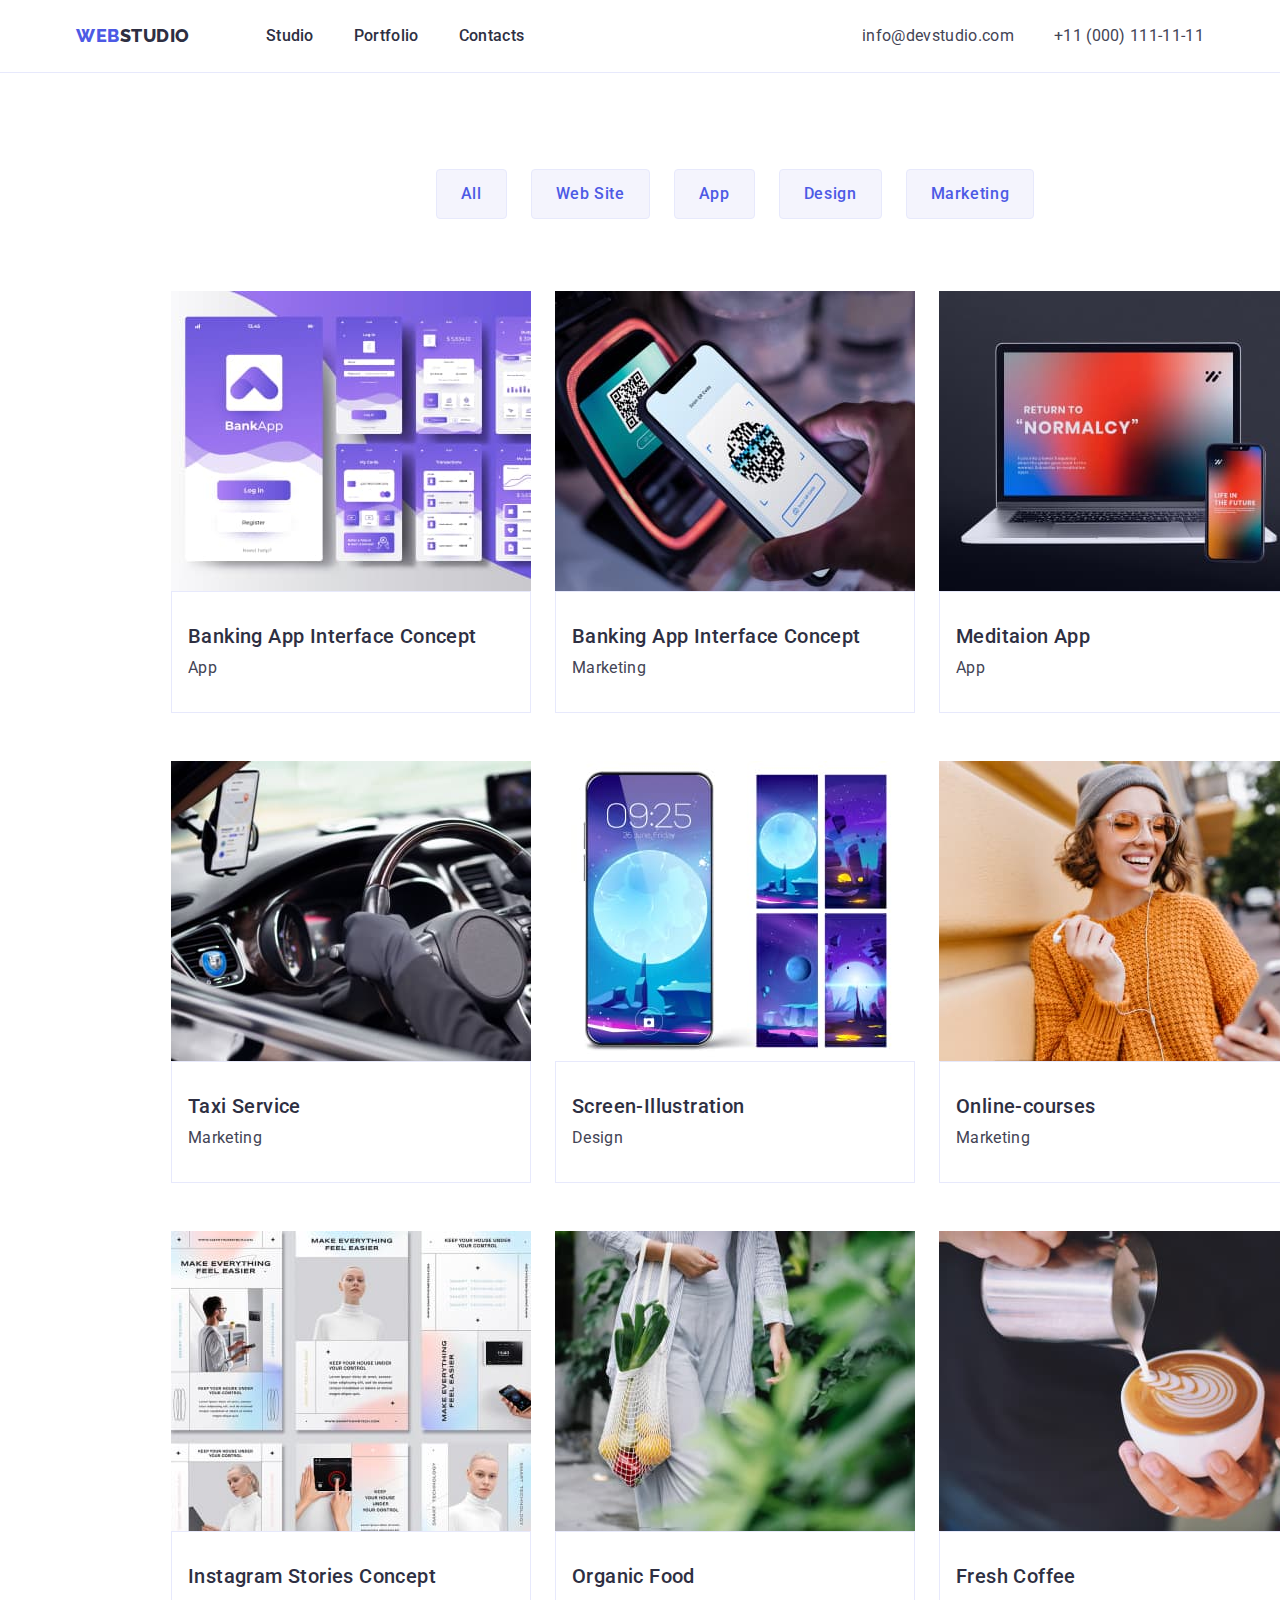
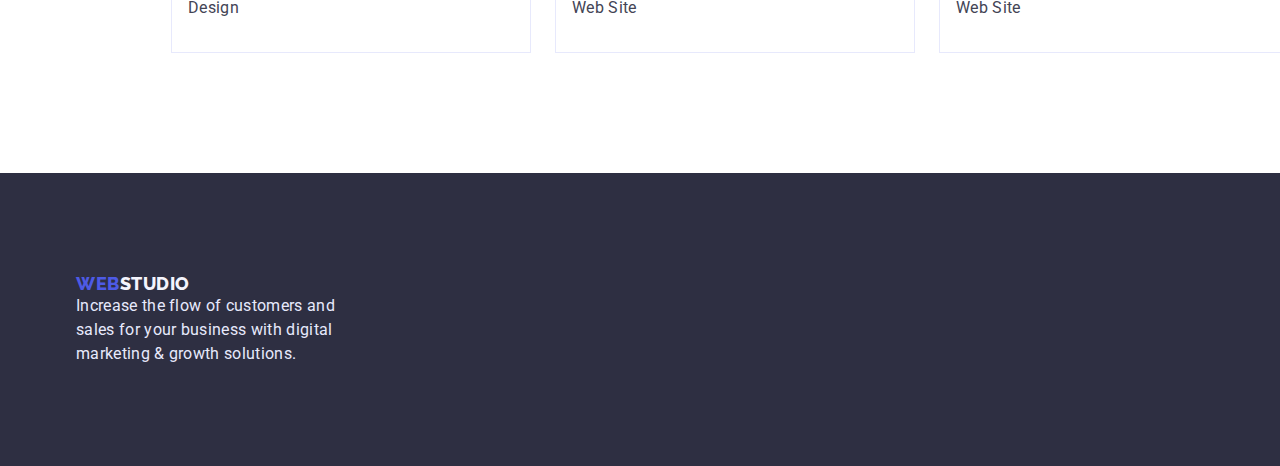
==== commit 1c4ad10d: "dz3 last edition" ====
--- a/portfolio.html
+++ b/portfolio.html
@@ -63,14 +63,9 @@
     <!-- main -->
 
     <main class="main">
-      <div class="container">
-        <h1 class="main-title visually-hidden">Portfolio</h1>
-      </div>
-      <!-- Secton 1 -->
-
       <section class="filter">
         <div class="container">
-          <h2 class="visually-hidden">Filter</h2>
+          <h1 class="main-title visually-hidden">Portfolio</h1>
           <ul class="filter-list list">
             <li class="filter-item">
               <button type="button" class="filter-btn">All</button>
@@ -88,13 +83,6 @@
               <button type="button" class="filter-btn">Marketing</button>
             </li>
           </ul>
-        </div>
-      </section>
-
-      <!-- Secton 2 -->
-
-      <section class="works">
-        <div class="container">
           <ul class="works-list list">
             <li class="works-item">
               <img
@@ -212,19 +200,14 @@
     <!-- footer -->
     <footer class="footer">
       <div class="container">
-        <div class="footer-back">
-          <div class="footer-link-text">
-            <div class="footer-block">
-              <a href="./index.html" class="footer-logo link"
-                ><span class="footer-span">WEB</span> STUDIO</a
-              >
-            </div>
-            <p class="footer-text">
-              Increase the flow of customers and sales for your business with
-              digital marketing & growth solutions.
-            </p>
-          </div>
-        </div>
+        <a href="./index.html" class="footer-logo link"
+          ><span class="footer-span">WEB</span> STUDIO</a
+        >
+
+        <p class="footer-text">
+          Increase the flow of customers and sales for your business with
+          digital marketing & growth solutions.
+        </p>
       </div>
     </footer>
   </body>
--- a/css/styles.css
+++ b/css/styles.css
@@ -33,6 +33,7 @@
   width: 1158px;
   margin: 0px auto;
   padding: 0 15px;
+  /* padding-bottom: 120px; */
   /* outline: 1px solid red; */
 }
 /* прибирає крапки зі списків */
@@ -65,19 +66,17 @@
 
 .header {
   background-color: var(--main-background-color);
-}
-.header-container {
-  display: flex;
-  justify-content: center;
   border-bottom: 1px solid #e7e9fc;
-  padding-right: 156px;
-  padding-left: 156px;
-}
-.header-navigation {
-  display: flex;
   padding-top: 24px;
   padding-bottom: 24px;
   justify-content: center;
+}
+.header-container {
+  display: flex;
+  justify-content: center;
+}
+.header-navigation {
+  display: flex;
 }
 .header-logo {
   font-family: "Raleway";
@@ -123,8 +122,6 @@
 
 .header-address-list {
   display: flex;
-  padding-top: 24px;
-  padding-bottom: 24px;
   margin-left: auto;
 }
 .header-address-item {
@@ -153,17 +150,19 @@
 .header-tel:focus {
   color: var(--color-hover-focus);
 }
+.section {
+  padding-top: 120px;
+  padding-bottom: 120px;
+}
 
 /* --------------------------------------Section 1 Hero------------------------------------- */
 
 .hero {
   background-color: var(--main-title-color);
-}
-
-.hero-container {
   padding-top: 188px;
   padding-bottom: 188px;
 }
+
 .hero-title {
   display: block;
   font-size: 56px;
@@ -188,7 +187,6 @@
   background-color: var(--btn-color);
   border-radius: 4px;
   cursor: pointer;
-  /* text-align: center; */
   display: block;
   margin-right: auto;
   margin-left: auto;
@@ -203,8 +201,8 @@
 }
 
 /* --------------------------------------Section 2 Advantages------------------------------------- */
-.section-advantages {
-}
+/* .section-advantages {
+} */
 .advantages-title {
   font-weight: 500;
   font-size: 20px;
@@ -212,7 +210,7 @@
   letter-spacing: 0.02em;
   color: var(--main-title-color);
   margin-bottom: 8px;
-  padding-top: 120px;
+  /* padding-top: 120px; */
 }
 .advantages-list {
   display: flex;
@@ -229,6 +227,10 @@
 /* --------------------------------------Section 3 WAWD------------------------------------- */
 .section-wawd {
   text-align: center;
+}
+.wawd-items {
+  display: flex;
+  gap: 24px;
 }
 .wawd-title {
   font-weight: 700;
@@ -237,13 +239,13 @@
   letter-spacing: 0.02em;
   text-transform: capitalize;
   color: var(--main-title-color);
-  padding-top: 96px;
+  /* padding-top: 96px; */
 }
 .wawd-list {
   display: flex;
   margin-top: 72px;
   gap: 24px;
-  padding-bottom: 120px;
+  /* padding-bottom: 120px; */
 }
 .wawd-item {
   width: calc((100%-48px) / 3);
@@ -252,10 +254,8 @@
 .section-team {
   background-color: #f4f4fd;
 }
-.team-container-item {
-  /* padding-left: 156px;
-  padding-right: 156px; */
-}
+/* .team-container-item {
+} */
 .team-title {
   font-weight: 700;
   font-size: 36px;
@@ -263,7 +263,7 @@
   letter-spacing: 0.02em;
   text-transform: capitalize;
   color: var(--main-title-color);
-  padding-top: 120px;
+  /* padding-top: 120px; */
   text-align: center;
   margin-bottom: 72px;
 }
@@ -271,7 +271,7 @@
   background-color: #ffffff;
   padding: 32px 16px;
   text-align: center;
-  margin-bottom: 120px;
+  /* margin-bottom: 120px; */
 }
 .team-item {
   width: calc((100%-72px) / 4);
@@ -287,6 +287,7 @@
   line-height: 1.2;
   letter-spacing: 0.02em;
   color: var(--main-title-color);
+  margin-bottom: 8px;
 }
 .team-profession {
   font-size: 16px;
@@ -298,6 +299,8 @@
 /* --------------------------------------Footer------------------------------------- */
 .footer {
   background-color: var(--main-title-color);
+  padding-top: 100px;
+  padding-bottom: 100px;
 }
 .footer-logo {
   font-family: "Raleway";
@@ -310,11 +313,7 @@
   text-transform: uppercase;
   color: var(--secondary-background-color);
 }
-.footer-block {
-  /* задаємо дісплей блок, щоб застосувався марджін 16 вниз */
-  display: block;
-  margin-bottom: 16px;
-}
+
 .footer-span {
   font-family: "Raleway";
   font-weight: 800;
@@ -335,29 +334,26 @@
   display: block;
   width: 264px;
 }
-.footer-link-text {
-  padding-top: 100px;
-  padding-left: 156px;
-  padding-bottom: 100px;
-}
-.footer-back {
-}
 
 /* --------------------------------------Portfolio.html------------------------------------- */
 /* .main {
 } */
-.main-title {
-}
+/* .main-title {
+} */
 
 /* --------------------------------------Section1 Filter------------------------------------- */
 
-/* .filter {
-} */
+.filter {
+  padding-left: 156px;
+  padding-right: 156px;
+  padding-bottom: 120px;
+  padding-top: 96px;
+}
 .filter-list {
   display: flex;
   gap: 24px;
-  padding-top: 96px;
-  padding-bottom: 72px;
+  /* padding-top: 96px; */
+  margin-bottom: 72px;
   justify-content: center;
 }
 /* .filter-item {
@@ -376,6 +372,7 @@
   border: 1px solid #e7e9fc;
   border-radius: 4px;
   cursor: pointer;
+  padding: 12px 24px;
 }
 .filter-btn:hover,
 .filter-btn:focus {
@@ -399,7 +396,7 @@
   column-gap: 24px;
   row-gap: 48px;
   flex-wrap: wrap;
-  padding-bottom: 120px;
+  /* padding-bottom: 120px; */
 }
 .works-item {
   flex-basis: calc((100% - 144px) / 9);
